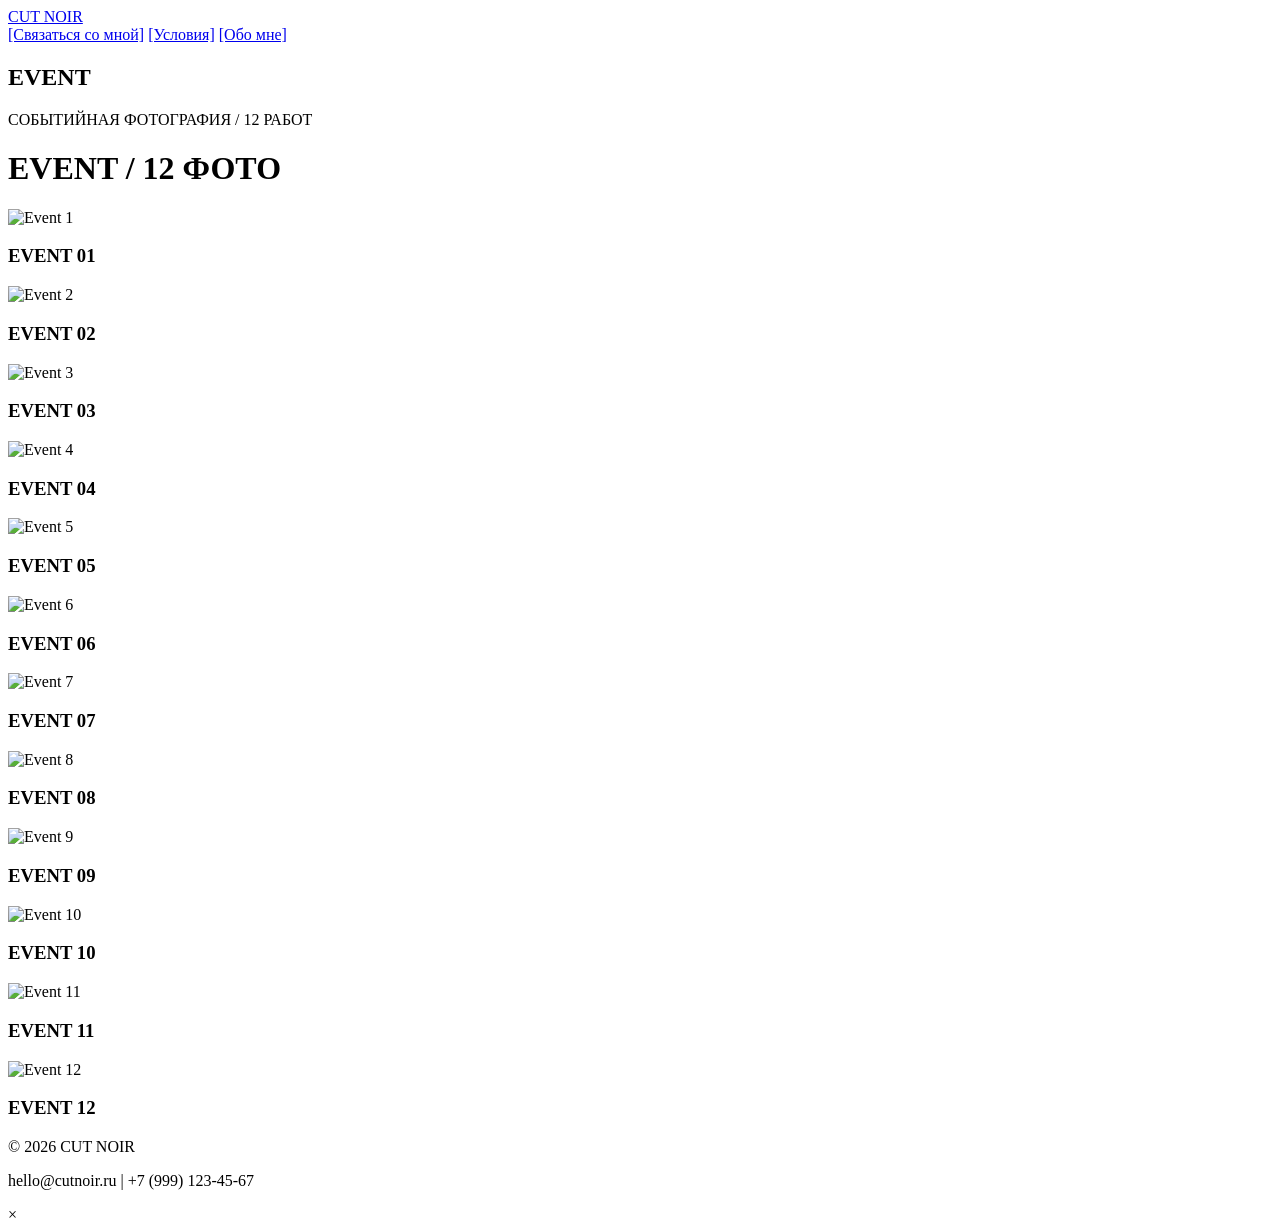
==== event.html @ fe7c31f9 "Add files via upload" ====
<!DOCTYPE html>
<html lang="ru">
<head>
  <meta charset="UTF-8">
  <meta name="viewport" content="width=device-width, initial-scale=1.0">
  <title>CUT NOIR — Event</title>
  <link rel="stylesheet" href="css/style.css">
</head>
<body>

<header>
  <div class="logo"><a href="index.html">CUT NOIR</a></div>
  <nav>
    <a href="contact.html">[Связаться со мной]</a>
    <a href="terms.html">[Условия]</a>
    <a href="about.html">[Обо мне]</a>
  </nav>
</header>

<section class="hero">
  <div>
    <h1>EVENT</h1>
    <p>СОБЫТИЙНАЯ ФОТОГРАФИЯ / 12 РАБОТ</p>
  </div>
</section>

<div class="page">
  <div class="page-header"><h1>EVENT / 12 ФОТО</h1></div>
  <div class="gallery-grid">
    <div class="gallery-card"><img src="images/event-1.jpg" alt="Event 1"><div class="card-overlay"><h3>EVENT 01</h3></div></div>
    <div class="gallery-card"><img src="images/event-2.jpg" alt="Event 2"><div class="card-overlay"><h3>EVENT 02</h3></div></div>
    <div class="gallery-card"><img src="images/event-3.jpg" alt="Event 3"><div class="card-overlay"><h3>EVENT 03</h3></div></div>
    <div class="gallery-card"><img src="images/event-4.jpg" alt="Event 4"><div class="card-overlay"><h3>EVENT 04</h3></div></div>
    <div class="gallery-card"><img src="images/event-5.jpg" alt="Event 5"><div class="card-overlay"><h3>EVENT 05</h3></div></div>
    <div class="gallery-card"><img src="images/event-6.jpg" alt="Event 6"><div class="card-overlay"><h3>EVENT 06</h3></div></div>
    <div class="gallery-card"><img src="images/event-7.jpg" alt="Event 7"><div class="card-overlay"><h3>EVENT 07</h3></div></div>
    <div class="gallery-card"><img src="images/event-8.jpg" alt="Event 8"><div class="card-overlay"><h3>EVENT 08</h3></div></div>
    <div class="gallery-card"><img src="images/event-9.jpg" alt="Event 9"><div class="card-overlay"><h3>EVENT 09</h3></div></div>
    <div class="gallery-card"><img src="images/event-10.jpg" alt="Event 10"><div class="card-overlay"><h3>EVENT 10</h3></div></div>
    <div class="gallery-card"><img src="images/event-11.jpg" alt="Event 11"><div class="card-overlay"><h3>EVENT 11</h3></div></div>
    <div class="gallery-card"><img src="images/event-12.jpg" alt="Event 12"><div class="card-overlay"><h3>EVENT 12</h3></div></div>
  </div>
</div>

<footer>
  <div class="footer-content">
    <p>© 2026 CUT NOIR</p>
    <p>hello@cutnoir.ru | +7 (999) 123-45-67</p>
  </div>
</footer>

<div id="lightbox" class="lightbox">
  <span class="close-lightbox">&times;</span>
  <img src="" alt="">
</div>

<script src="js/script.js"></script>
</body>
</html>
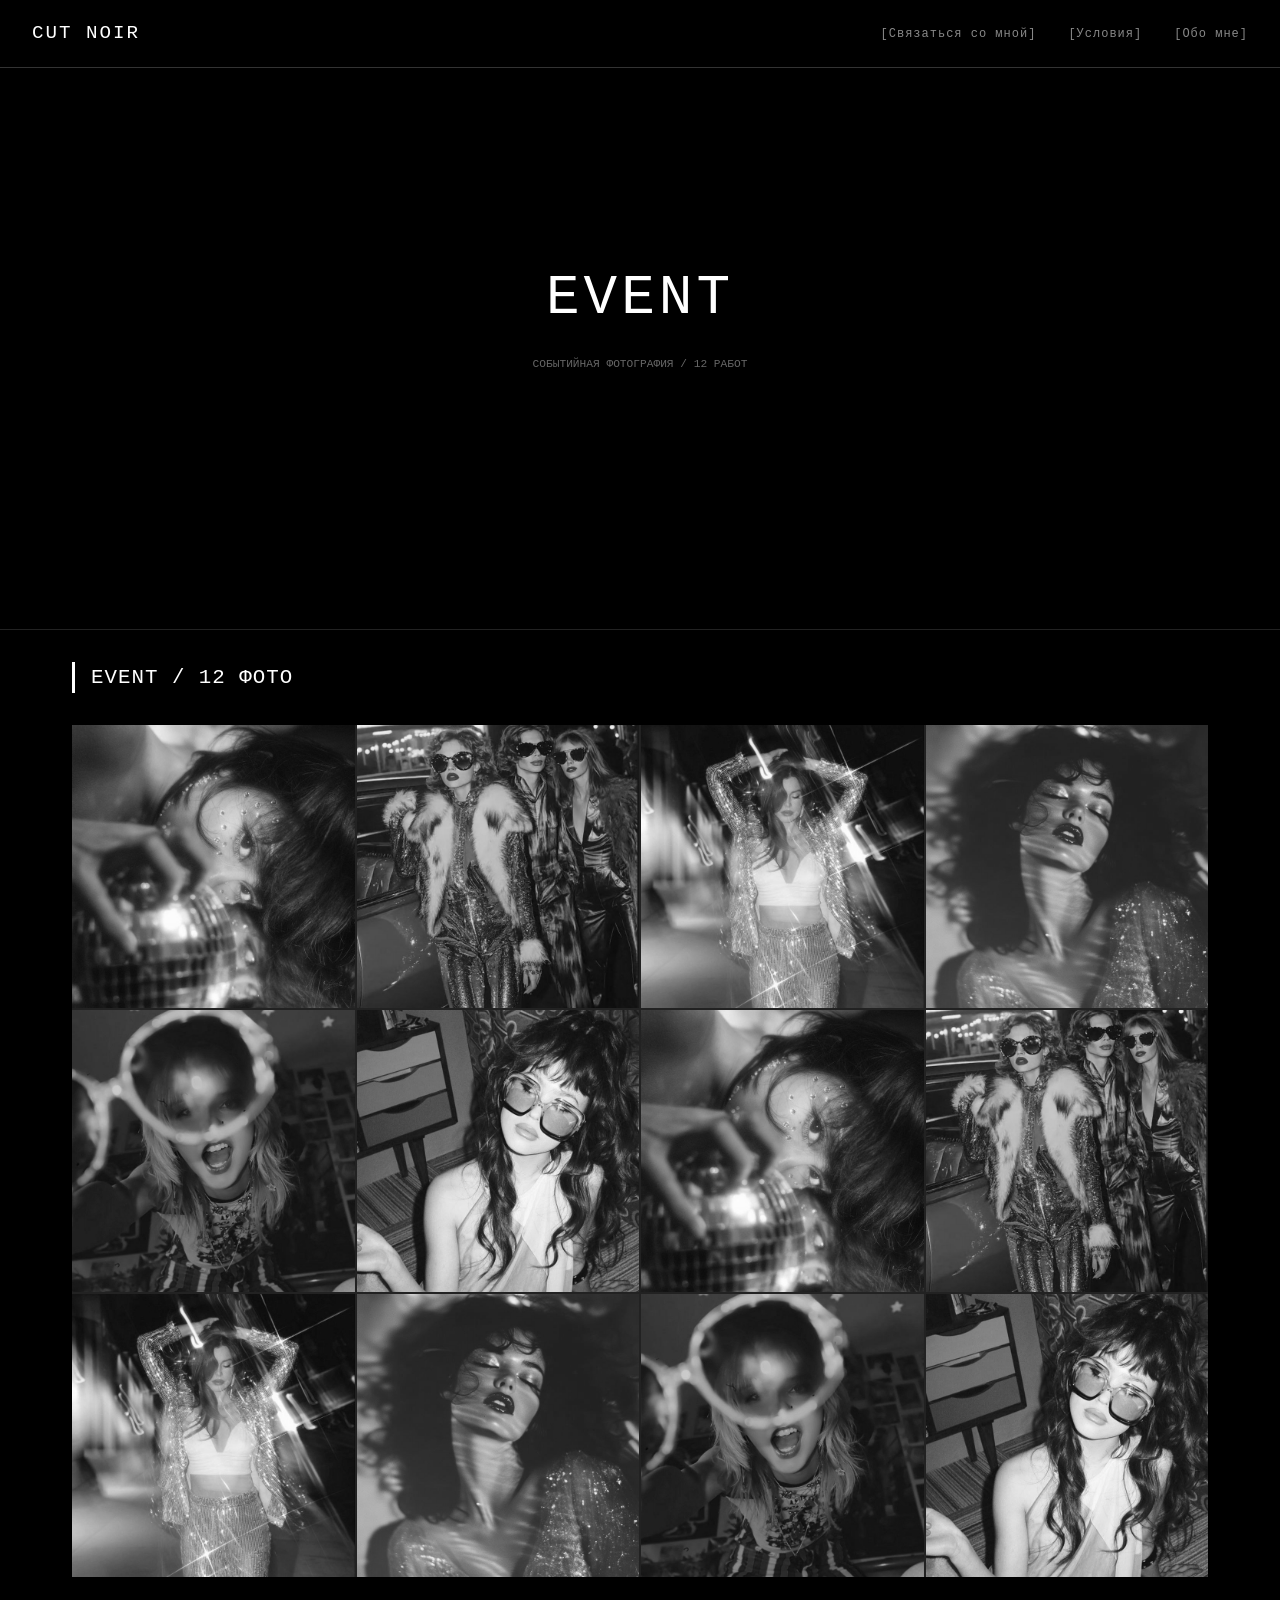
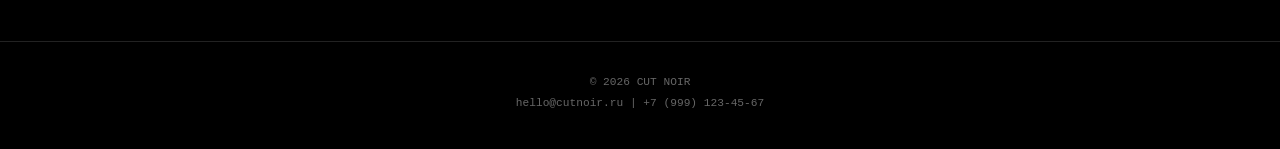
==== commit 0cf424bc: "event.html" ====
--- a/event.html
+++ b/event.html
@@ -3,6 +3,7 @@
 <head>
   <meta charset="UTF-8">
   <meta name="viewport" content="width=device-width, initial-scale=1.0">
+  <link rel="icon" href="images/kiss.png" type="image/x-icon">
   <title>CUT NOIR — Event</title>
   <link rel="stylesheet" href="css/style.css">
 </head>
@@ -27,18 +28,18 @@
 <div class="page">
   <div class="page-header"><h1>EVENT / 12 ФОТО</h1></div>
   <div class="gallery-grid">
-    <div class="gallery-card"><img src="images/event-1.jpg" alt="Event 1"><div class="card-overlay"><h3>EVENT 01</h3></div></div>
-    <div class="gallery-card"><img src="images/event-2.jpg" alt="Event 2"><div class="card-overlay"><h3>EVENT 02</h3></div></div>
-    <div class="gallery-card"><img src="images/event-3.jpg" alt="Event 3"><div class="card-overlay"><h3>EVENT 03</h3></div></div>
-    <div class="gallery-card"><img src="images/event-4.jpg" alt="Event 4"><div class="card-overlay"><h3>EVENT 04</h3></div></div>
-    <div class="gallery-card"><img src="images/event-5.jpg" alt="Event 5"><div class="card-overlay"><h3>EVENT 05</h3></div></div>
-    <div class="gallery-card"><img src="images/event-6.jpg" alt="Event 6"><div class="card-overlay"><h3>EVENT 06</h3></div></div>
-    <div class="gallery-card"><img src="images/event-7.jpg" alt="Event 7"><div class="card-overlay"><h3>EVENT 07</h3></div></div>
-    <div class="gallery-card"><img src="images/event-8.jpg" alt="Event 8"><div class="card-overlay"><h3>EVENT 08</h3></div></div>
-    <div class="gallery-card"><img src="images/event-9.jpg" alt="Event 9"><div class="card-overlay"><h3>EVENT 09</h3></div></div>
-    <div class="gallery-card"><img src="images/event-10.jpg" alt="Event 10"><div class="card-overlay"><h3>EVENT 10</h3></div></div>
-    <div class="gallery-card"><img src="images/event-11.jpg" alt="Event 11"><div class="card-overlay"><h3>EVENT 11</h3></div></div>
-    <div class="gallery-card"><img src="images/event-12.jpg" alt="Event 12"><div class="card-overlay"><h3>EVENT 12</h3></div></div>
+    <div class="gallery-card"><img src="images/event/1.jpg" alt="Event 1"><div class="card-overlay"><h3>EVENT 01</h3></div></div>
+    <div class="gallery-card"><img src="images/event/2.jpg" alt="Event 2"><div class="card-overlay"><h3>EVENT 02</h3></div></div>
+    <div class="gallery-card"><img src="images/event/3.jpg" alt="Event 3"><div class="card-overlay"><h3>EVENT 03</h3></div></div>
+    <div class="gallery-card"><img src="images/event/4.jpg" alt="Event 4"><div class="card-overlay"><h3>EVENT 04</h3></div></div>
+    <div class="gallery-card"><img src="images/event/5.jpg" alt="Event 5"><div class="card-overlay"><h3>EVENT 05</h3></div></div>
+    <div class="gallery-card"><img src="images/event/6.jpg" alt="Event 6"><div class="card-overlay"><h3>EVENT 06</h3></div></div>
+    <div class="gallery-card"><img src="images/event/1.jpg" alt="Event 7"><div class="card-overlay"><h3>EVENT 07</h3></div></div>
+    <div class="gallery-card"><img src="images/event/2.jpg" alt="Event 8"><div class="card-overlay"><h3>EVENT 08</h3></div></div>
+    <div class="gallery-card"><img src="images/event/3.jpg" alt="Event 9"><div class="card-overlay"><h3>EVENT 09</h3></div></div>
+    <div class="gallery-card"><img src="images/event/4.jpg" alt="Event 10"><div class="card-overlay"><h3>EVENT 10</h3></div></div>
+    <div class="gallery-card"><img src="images/event/5.jpg" alt="Event 11"><div class="card-overlay"><h3>EVENT 11</h3></div></div>
+    <div class="gallery-card"><img src="images/event/6.jpg" alt="Event 12"><div class="card-overlay"><h3>EVENT 12</h3></div></div>
   </div>
 </div>
 
@@ -56,4 +57,4 @@
 
 <script src="js/script.js"></script>
 </body>
-</html>+</html>
--- a/css/style.css
+++ b/css/style.css
@@ -0,0 +1,494 @@
+* {
+  margin: 0;
+  padding: 0;
+  box-sizing: border-box;
+}
+
+body {
+  background-color: #000000;
+  color: #FFFFFF;
+  font-family: 'Courier New', monospace;
+  font-weight: 400;
+  line-height: 1.5;
+  scroll-behavior: smooth;
+}
+
+/* ===== HEADER ===== */
+header {
+  position: fixed;
+  top: 0;
+  width: 100%;
+  padding: 1.2rem 2rem;
+  display: flex;
+  justify-content: space-between;
+  align-items: center;
+  z-index: 200;
+  background: #000000;
+  border-bottom: 1px solid #333;
+}
+
+.logo {
+  font-size: 1.2rem;
+  letter-spacing: 2px;
+  color: #FFFFFF;
+  font-weight: 400;
+}
+
+.logo a {
+  color: white;
+  text-decoration: none;
+}
+
+nav {
+  display: flex;
+  gap: 2rem;
+}
+
+nav a {
+  text-decoration: none;
+  font-size: 0.75rem;
+  letter-spacing: 1px;
+  color: #888;
+  transition: 0.2s;
+}
+
+nav a:hover, nav a.active {
+  color: #FFFFFF;
+  text-decoration: underline;
+}
+
+/* ===== HERO ===== */
+.hero {
+  height: 70vh;
+  min-height: 500px;
+  background: #000000;
+  display: flex;
+  align-items: center;
+  justify-content: center;
+  text-align: center;
+  border-bottom: 1px solid #222;
+}
+
+.hero h1 {
+  font-size: clamp(2rem, 6vw, 3.5rem);
+  letter-spacing: 4px;
+  color: #FFFFFF;
+  font-weight: 400;
+}
+
+.hero p {
+  margin-top: 1rem;
+  color: #666;
+  font-size: 0.7rem;
+}
+
+/* ===== КАРТОЧКИ КАТЕГОРИЙ (для index.html) ===== */
+.categories-grid {
+  display: grid;
+  grid-template-columns: repeat(3, 1fr);
+  gap: 2px;
+  background: #222;
+  max-width: 1200px;
+  margin: 0 auto;
+}
+
+.category-card {
+  position: relative;
+  background: #000;
+  cursor: pointer;
+  aspect-ratio: 1 / 1;
+  overflow: hidden;
+  text-decoration: none;
+  display: block;
+}
+
+.category-card img {
+  width: 100%;
+  height: 100%;
+  object-fit: cover;
+  display: block;
+  filter: grayscale(100%);
+  transition: 0.3s;
+}
+
+.category-card:hover img {
+  filter: grayscale(0%);
+  transform: scale(1.02);
+}
+
+.category-overlay {
+  position: absolute;
+  bottom: 0;
+  left: 0;
+  right: 0;
+  background: rgba(0, 0, 0, 0.85);
+  padding: 1rem;
+  text-align: center;
+}
+
+.category-overlay h3 {
+  font-size: 1rem;
+  letter-spacing: 2px;
+  color: #FFFFFF;
+}
+
+.category-overlay p {
+  font-size: 0.7rem;
+  color: #888;
+  margin-top: 0.3rem;
+}
+
+/* ===== О НАС (блок с фото) ===== */
+.about-section {
+  padding: 4rem 2rem;
+  max-width: 1200px;
+  margin: 0 auto;
+  display: flex;
+  flex-wrap: wrap;
+  gap: 3rem;
+  align-items: center;
+  border-bottom: 1px solid #222;
+}
+
+.about-photo {
+  flex: 1;
+  min-width: 250px;
+}
+
+.about-photo img {
+  width: 100%;
+  height: auto;
+  filter: grayscale(100%);
+  border: 1px solid #333;
+}
+
+.about-text {
+  flex: 1;
+  min-width: 250px;
+}
+
+.about-text h2 {
+  font-size: 1.3rem;
+  letter-spacing: 2px;
+  margin-bottom: 1rem;
+  border-left: 3px solid white;
+  padding-left: 1rem;
+}
+
+.about-text p {
+  color: #AAA;
+  line-height: 1.6;
+  margin-bottom: 1rem;
+}
+
+/* ===== MAIN CONTENT ===== */
+.page {
+  max-width: 1200px;
+  margin: 0 auto;
+  padding: 2rem 2rem 4rem;
+}
+
+.page-header {
+  margin-bottom: 2rem;
+  border-left: 3px solid #FFFFFF;
+  padding-left: 1rem;
+}
+
+.page-header h1 {
+  font-size: 1.3rem;
+  font-weight: 400;
+  letter-spacing: 1px;
+}
+
+/* ===== GALLERY GRID (12 фото) ===== */
+.gallery-grid {
+  display: grid;
+  grid-template-columns: repeat(4, 1fr);
+  gap: 2px;
+  background: #222;
+}
+
+.gallery-card {
+  position: relative;
+  background: #000;
+  cursor: pointer;
+  aspect-ratio: 1 / 1;
+  overflow: hidden;
+}
+
+.gallery-card img {
+  width: 100%;
+  height: 100%;
+  object-fit: cover;
+  display: block;
+  filter: grayscale(100%);
+  transition: 0.3s;
+}
+
+.gallery-card:hover img {
+  filter: grayscale(0%);
+  transform: scale(1.02);
+}
+
+.card-overlay {
+  position: absolute;
+  bottom: 0;
+  left: 0;
+  right: 0;
+  background: rgba(0, 0, 0, 0.85);
+  padding: 0.5rem;
+  text-align: center;
+  opacity: 0;
+  transition: 0.2s;
+}
+
+.gallery-card:hover .card-overlay {
+  opacity: 1;
+}
+
+.card-overlay h3 {
+  font-size: 0.65rem;
+  letter-spacing: 1px;
+  color: #FFFFFF;
+}
+
+/* ===== СЛАЙДШОУ ДЛЯ ФОРМЫ ===== */
+.contact-page {
+  position: relative;
+  min-height: 70vh;
+  display: flex;
+  align-items: center;
+  justify-content: center;
+  padding: 4rem 2rem;
+}
+
+.slideshow-bg {
+  position: fixed;
+  top: 0;
+  left: 0;
+  width: 100%;
+  height: 100%;
+  z-index: -1;
+  overflow: hidden;
+}
+
+.slide {
+  position: absolute;
+  top: 0;
+  left: 0;
+  width: 100%;
+  height: 100%;
+  object-fit: cover;
+  opacity: 0;
+  transition: opacity 1.5s ease-in-out;
+  filter: grayscale(100%) brightness(0.3);
+}
+
+.slide.active {
+  opacity: 1;
+}
+
+.contact-form-wrapper {
+  background: rgba(0, 0, 0, 0.85);
+  backdrop-filter: blur(8px);
+  border: 1px solid #333;
+  padding: 2.5rem;
+  max-width: 500px;
+  width: 100%;
+}
+
+.contact-form-wrapper h2 {
+  font-size: 1.2rem;
+  letter-spacing: 2px;
+  margin-bottom: 1.5rem;
+  text-align: center;
+}
+
+.contact-page-form input,
+.contact-page-form textarea {
+  width: 100%;
+  background: #111;
+  border: 1px solid #333;
+  padding: 0.8rem;
+  font-family: 'Courier New', monospace;
+  color: #FFF;
+  margin-bottom: 1rem;
+}
+
+.contact-page-form input:focus,
+.contact-page-form textarea:focus {
+  outline: none;
+  border-color: #FFF;
+}
+
+.contact-page-form button {
+  background: #FFF;
+  color: #000;
+  border: none;
+  padding: 0.8rem 2rem;
+  font-family: 'Courier New', monospace;
+  cursor: pointer;
+  width: 100%;
+  transition: 0.2s;
+}
+
+.contact-page-form button:hover {
+  background: #CCC;
+}
+
+/* ===== УСЛОВИЯ С АНИМАЦИЕЙ ПЛЕНКИ ===== */
+.terms-page {
+  position: relative;
+  overflow-x: hidden;
+  min-height: 100vh;
+}
+
+.film-left {
+  position: fixed;
+  left: 0;
+  top: 50%;
+  transform: translateY(-50%);
+  width: 80px;
+  opacity: 0.4;
+  pointer-events: none;
+  z-index: 10;
+  animation: slideLeft 8s linear infinite;
+}
+
+.film-right {
+  position: fixed;
+  right: 0;
+  top: 50%;
+  transform: translateY(-50%);
+  width: 80px;
+  opacity: 0.4;
+  pointer-events: none;
+  z-index: 10;
+  animation: slideRight 8s linear infinite;
+}
+
+@keyframes slideLeft {
+  0% { transform: translateY(-50%) translateX(0); }
+  50% { transform: translateY(-50%) translateX(-20px); }
+  100% { transform: translateY(-50%) translateX(0); }
+}
+
+@keyframes slideRight {
+  0% { transform: translateY(-50%) translateX(0); }
+  50% { transform: translateY(-50%) translateX(20px); }
+  100% { transform: translateY(-50%) translateX(0); }
+}
+
+.terms-block {
+  max-width: 800px;
+  margin: 0 auto;
+  padding: 6rem 2rem 4rem;
+  border: 1px solid #333;
+  background: rgba(0, 0, 0, 0.8);
+  position: relative;
+  z-index: 5;
+}
+
+.terms-block h2 {
+  font-size: 1.2rem;
+  margin-top: 1.5rem;
+  margin-bottom: 0.5rem;
+}
+
+.terms-block h2:first-of-type {
+  margin-top: 0;
+}
+
+.terms-block p {
+  color: #AAA;
+  line-height: 1.6;
+  margin-bottom: 0.5rem;
+}
+
+/* ===== FOOTER ===== */
+footer {
+  background: #000;
+  padding: 2rem;
+  border-top: 1px solid #222;
+  text-align: center;
+}
+
+.footer-content p {
+  color: #666;
+  font-size: 0.7rem;
+  margin-bottom: 0.3rem;
+}
+
+/* ===== LIGHTBOX ===== */
+.lightbox {
+  display: none;
+  position: fixed;
+  top: 0;
+  left: 0;
+  width: 100%;
+  height: 100%;
+  background: #000;
+  justify-content: center;
+  align-items: center;
+  z-index: 1100;
+}
+
+.lightbox img {
+  max-width: 85%;
+  max-height: 85%;
+}
+
+.close-lightbox {
+  position: absolute;
+  top: 30px;
+  right: 40px;
+  font-size: 42px;
+  color: white;
+  cursor: pointer;
+}
+
+/* ===== RESPONSIVE ===== */
+@media (max-width: 900px) {
+  .categories-grid {
+    grid-template-columns: repeat(2, 1fr);
+  }
+  .gallery-grid {
+    grid-template-columns: repeat(2, 1fr);
+  }
+}
+
+@media (max-width: 600px) {
+  .categories-grid {
+    grid-template-columns: 1fr;
+  }
+  .gallery-grid {
+    grid-template-columns: 1fr;
+  }
+  
+  header {
+    flex-direction: column;
+    gap: 0.8rem;
+    padding: 0.8rem;
+  }
+  
+  nav {
+    gap: 1rem;
+    flex-wrap: wrap;
+    justify-content: center;
+  }
+  
+  .about-section {
+    flex-direction: column;
+    text-align: center;
+  }
+  
+  .about-text h2 {
+    border-left: none;
+    border-bottom: 2px solid white;
+    padding-bottom: 0.5rem;
+  }
+  
+  .film-left, .film-right {
+    width: 40px;
+  }
+}
